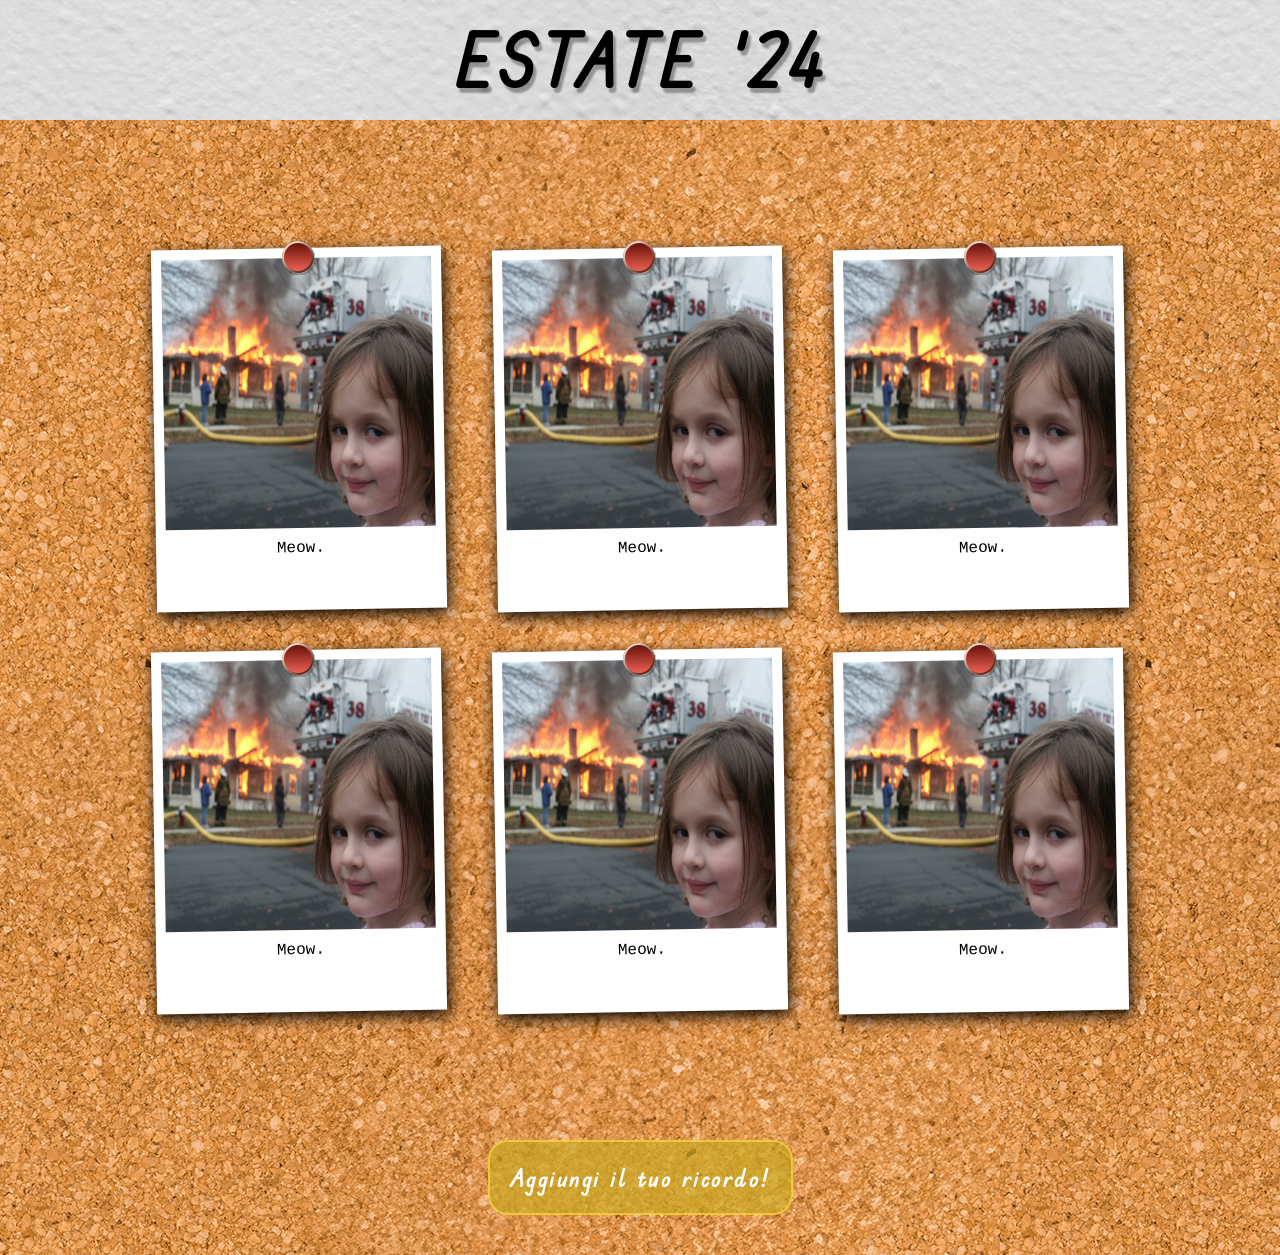
==== index.html @ 066df1a6 "Modale appare solo se selezionato" ====
<!DOCTYPE html>
<html lang="en">

<head>
    <meta charset="UTF-8">
    <meta name="viewport" content="width=device-width, initial-scale=1.0">
    <meta name="author" content="Ivan Caldarella">

    <!-- Font Google-->
    <link rel="preconnect" href="https://fonts.googleapis.com">
    <link rel="preconnect" href="https://fonts.gstatic.com" crossorigin>
    <link
        href="https://fonts.googleapis.com/css2?family=DM+Sans:ital,opsz,wght@0,9..40,100..1000;1,9..40,100..1000&family=Edu+TAS+Beginner:wght@550&family=Sigmar&display=swap"
        rel="stylesheet">

    <!-- Style -->
    <link rel="stylesheet" href="./style/index.css">

    <title>Estate '24 - Photo Blog</title>
</head>

<body>
    <div class="photo-overlay-box d-none" id="modale">
        <button class="close-btn">X</button>
        <div class="photo-img-box">
            <img>
            <p id="modal-desc"></p>
        </div>
    </div>
    <header class="header">
        <h1 class="head-title edu-tas">ESTATE '24</h1>
    </header>
    <main class="main">
        <!--Container per settare margine e flexbox-->
        <div class="main-container" id="main-container">
            <div class="photo-card" id="photo-card0">
                <div class="pin-container">
                    <img src="./assets_day1/img/pin.svg" alt="Pin">
                </div>
                <div class="img-container">
                    <img src="./test-img/29xp-meme-superJumbo-v3.jpg" alt="Photo">
                </div>
                <p class="photo-description mono">Meow.</p>
            </div>
            <div class="photo-card" id="photo-card">
                <div class="pin-container">
                    <img src="./assets_day1/img/pin.svg" alt="Pin">
                </div>
                <div class="img-container">
                    <img src="./test-img/29xp-meme-superJumbo-v3.jpg" alt="Photo">
                </div>
                <p class="photo-description mono">Meow.</p>
            </div>
            <div class="photo-card" id="photo-card">
                <div class="pin-container">
                    <img src="./assets_day1/img/pin.svg" alt="Pin">
                </div>
                <div class="img-container">
                    <img src="./test-img/29xp-meme-superJumbo-v3.jpg" alt="Photo">
                </div>
                <p class="photo-description mono">Meow.</p>
            </div>
            <div class="photo-card" id="photo-card">
                <div class="pin-container">
                    <img src="./assets_day1/img/pin.svg" alt="Pin">
                </div>
                <div class="img-container">
                    <img src="./test-img/29xp-meme-superJumbo-v3.jpg" alt="Photo">
                </div>
                <p class="photo-description mono">Meow.</p>
            </div>
            <div class="photo-card" id="photo-card">
                <div class="pin-container">
                    <img src="./assets_day1/img/pin.svg" alt="Pin">
                </div>
                <div class="img-container">
                    <img src="./test-img/29xp-meme-superJumbo-v3.jpg" alt="Photo">
                </div>
                <p class="photo-description mono">Meow.</p>
            </div>
            <div class="photo-card" id="photo-card">
                <div class="pin-container">
                    <img src="./assets_day1/img/pin.svg" alt="Pin">
                </div>
                <div class="img-container">
                    <img src="./test-img/29xp-meme-superJumbo-v3.jpg" alt="Photo">
                </div>
                <p class="photo-description mono">Meow.</p>
            </div>

        </div>
        <div class="btn-box">
            <a href="" class="add-btn edu-tas">Aggiungi il tuo ricordo!</a>
        </div>


    </main>
    <script src="./script.js"></script>
</body>

</html>
---- style/index.css ----
/*RESET*/

* {
    margin: 0;
    padding: 0;
    box-sizing: border-box;
}

body {
    margin: 0 auto;
}

/* Font utility */

.edu-tas {
    font-family: "Edu TAS Beginner", cursive;
    font-weight: 600;
    font-style: normal;
}

.mono {
    font-family: "Sometype Mono", monospace;
    font-weight: normal;
    font-style: normal;
}

/* Struttura top-down */

.header {
    background-image: url(../assets_day1/img/wall.png);
    height: 120px;
    position: sticky;
    top: 0;
    z-index: 1;
}

.head-title {
    text-align: center;
    position: relative;
    top: 10%;
    font-size: 75px;
    text-shadow: 3px 5px 2px rgba(0, 0, 0, 0.325);
}

.main {
    background-image: url('../assets_day1/img/cork.png');
    padding-bottom: 40px;
}

.main-container {
    margin: 0 10%;
    display: flex;
    flex-wrap: wrap;
    row-gap: 80px;
    column-gap: var(--gap-set);
    justify-content: center;
    padding: 5% 0;
}

.photo-card {
    background: rgb(255, 255, 255);
    width: 100%;
    padding: 10px;
    position: relative;
    transform: rotate(-1deg);
    box-shadow: 2px 5px 16px rgb(0, 0, 0);
    min-height: 320px;
    aspect-ratio: 2/2.5;
}

.pin-container {
    position: absolute;
    top: -2%;
    left: 45%;
}

.img-container>img {
    width: 100%;
    aspect-ratio: 1;
    object-fit: fill;
}

.photo-description {
    margin: 1.5%;
    text-align: center;
    line-height: 1.5;
}

.btn-box {
    display: flex;
    justify-content: center;
}

.add-btn {
    text-decoration: none;
    color: white;
    background: rgba(200, 169, 32, 0.664);
    padding: 20px;
    border-radius: 20px;
    border: 2px solid rgba(255, 220, 67, 0.664);
    letter-spacing: 1.5px;
    font-size: 25px;
    display: inline-block;
}

/* Media query e variabili*/

:root {
    --gap-set: 5%;
}

@media screen and (min-width: 768px) {
    .photo-card {
        flex-basis: calc(50% - var(--gap-set));
    }

    .main-container {
        row-gap: 40px;
        padding: 5% 0;
    }
}

@media screen and (min-width: 1200px) {
    .photo-card {
        flex-basis: calc(33.3% - var(--gap-set));
    }

    .main-container {
        padding: 10% 0;
    }
}

/* Prova keyframe */

@keyframes spin {
    from {
        transform: rotate(0deg);
    }

    to {
        transform: rotate(360deg);
    }
}

/* Eventi */

.photo-card:hover {
    transform: rotate(3deg) scale(1.1);
    transition: 0.2s;
    /*animation: spin 1s infinite;*/
    .pin-container {
        display: none;
    }
}

.add-btn:hover {
    transform: scale(1.05);
    transition: 0.2s;
}

/* Modale */

.d-none {
    display: none;
}

.photo-overlay-box {
    z-index: 99;
}
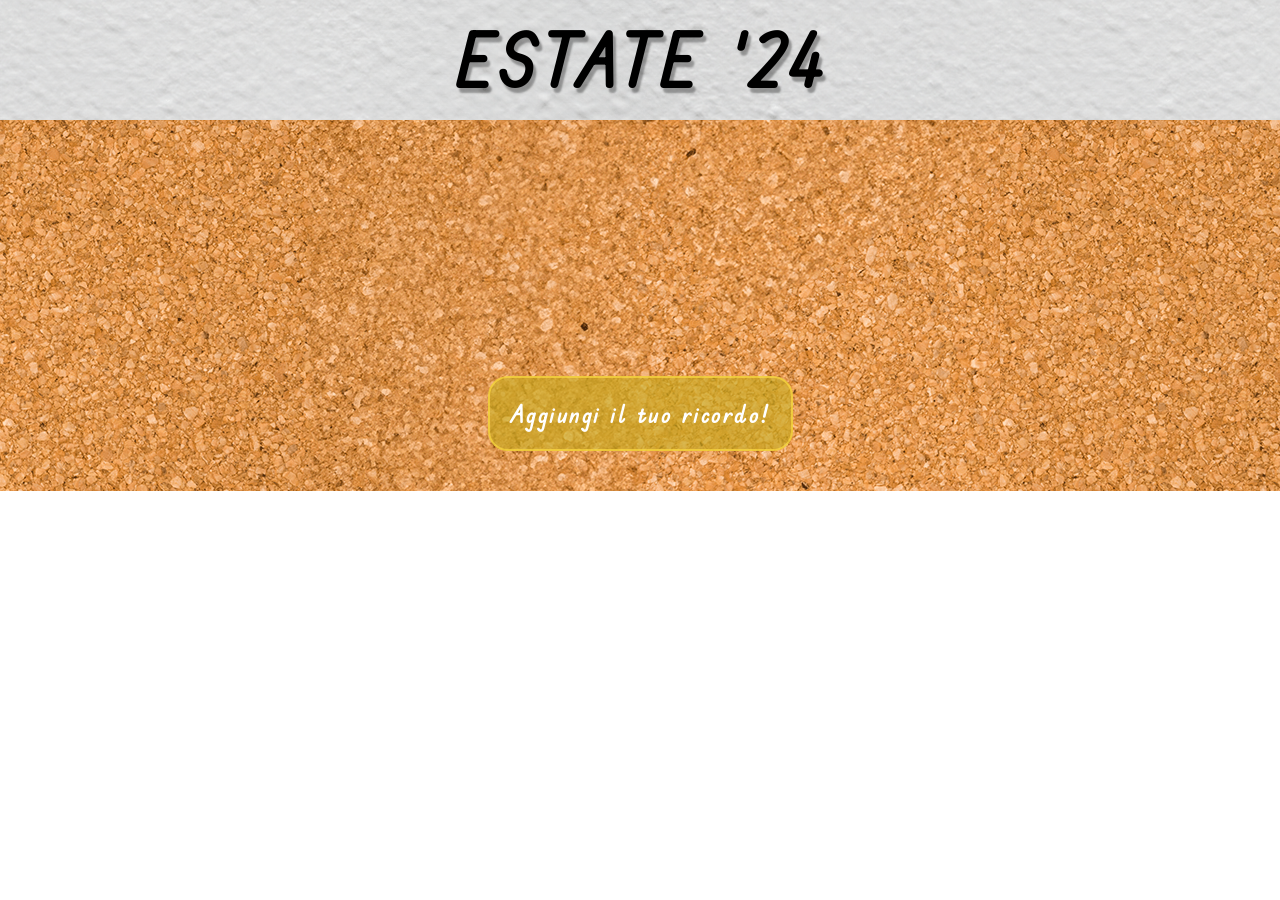
==== commit b571ad63: "Sono tornato a casa e adesso il modale è perfetto, sono felice" ====
--- a/index.html
+++ b/index.html
@@ -13,6 +13,9 @@
         href="https://fonts.googleapis.com/css2?family=DM+Sans:ital,opsz,wght@0,9..40,100..1000;1,9..40,100..1000&family=Edu+TAS+Beginner:wght@550&family=Sigmar&display=swap"
         rel="stylesheet">
 
+    <!-- Boostrap Icons -->
+    <link rel="stylesheet" href="https://cdn.jsdelivr.net/npm/bootstrap-icons@1.13.1/font/bootstrap-icons.min.css">
+
     <!-- Style -->
     <link rel="stylesheet" href="./style/index.css">
 
@@ -21,11 +24,11 @@
 
 <body>
     <div class="photo-overlay-box d-none" id="modale">
-        <button class="close-btn">X</button>
+        <button class="close-btn"><i class="bi bi-x-circle"></i></button>
         <div class="photo-img-box">
-            <img>
-            <p id="modal-desc"></p>
-        </div>
+            <img src="" alt="" class="overlay-img">
+            <p class="mono" id="modal-desc"></p>
+        </div>       
     </div>
     <header class="header">
         <h1 class="head-title edu-tas">ESTATE '24</h1>
@@ -33,61 +36,6 @@
     <main class="main">
         <!--Container per settare margine e flexbox-->
         <div class="main-container" id="main-container">
-            <div class="photo-card" id="photo-card0">
-                <div class="pin-container">
-                    <img src="./assets_day1/img/pin.svg" alt="Pin">
-                </div>
-                <div class="img-container">
-                    <img src="./test-img/29xp-meme-superJumbo-v3.jpg" alt="Photo">
-                </div>
-                <p class="photo-description mono">Meow.</p>
-            </div>
-            <div class="photo-card" id="photo-card">
-                <div class="pin-container">
-                    <img src="./assets_day1/img/pin.svg" alt="Pin">
-                </div>
-                <div class="img-container">
-                    <img src="./test-img/29xp-meme-superJumbo-v3.jpg" alt="Photo">
-                </div>
-                <p class="photo-description mono">Meow.</p>
-            </div>
-            <div class="photo-card" id="photo-card">
-                <div class="pin-container">
-                    <img src="./assets_day1/img/pin.svg" alt="Pin">
-                </div>
-                <div class="img-container">
-                    <img src="./test-img/29xp-meme-superJumbo-v3.jpg" alt="Photo">
-                </div>
-                <p class="photo-description mono">Meow.</p>
-            </div>
-            <div class="photo-card" id="photo-card">
-                <div class="pin-container">
-                    <img src="./assets_day1/img/pin.svg" alt="Pin">
-                </div>
-                <div class="img-container">
-                    <img src="./test-img/29xp-meme-superJumbo-v3.jpg" alt="Photo">
-                </div>
-                <p class="photo-description mono">Meow.</p>
-            </div>
-            <div class="photo-card" id="photo-card">
-                <div class="pin-container">
-                    <img src="./assets_day1/img/pin.svg" alt="Pin">
-                </div>
-                <div class="img-container">
-                    <img src="./test-img/29xp-meme-superJumbo-v3.jpg" alt="Photo">
-                </div>
-                <p class="photo-description mono">Meow.</p>
-            </div>
-            <div class="photo-card" id="photo-card">
-                <div class="pin-container">
-                    <img src="./assets_day1/img/pin.svg" alt="Pin">
-                </div>
-                <div class="img-container">
-                    <img src="./test-img/29xp-meme-superJumbo-v3.jpg" alt="Photo">
-                </div>
-                <p class="photo-description mono">Meow.</p>
-            </div>
-
         </div>
         <div class="btn-box">
             <a href="" class="add-btn edu-tas">Aggiungi il tuo ricordo!</a>
--- a/style/index.css
+++ b/style/index.css
@@ -164,6 +164,58 @@
     display: none;
 }
 
+.d-flex {
+    display: flex;
+}
+
 .photo-overlay-box {
     z-index: 99;
+    position: absolute;
+    width: 100%;
+    height: 100vh;
+    background: rgba(0, 0, 0, 0.367);
+    position: fixed;
+    align-items: center;
+    justify-content: center;
+    flex-wrap: wrap;
+    column-gap: 10px;
+}
+
+.photo-img-box {
+    background: rgb(255, 255, 255);
+    padding: 10px;
+    box-shadow: 2px 5px 16px rgb(0, 0, 0);
+    text-align: center;
+    font-size: 40px;
+    height: 620px;
+    aspect-ratio: 2/2.5;
+}
+
+@media screen and (max-width: 576px) {
+    .photo-img-box {
+        transform: scale(0.7);
+    }
+}
+
+.overlay-img {
+    aspect-ratio: 1;
+    width: 100%;
+    height: 80%;
+    object-fit: contain;
+}
+
+.close-btn {
+    color: white;
+    width: 100px;
+    aspect-ratio: 1;
+    border-radius: 10px;
+    border: 10px solid rgb(91, 6, 6);
+    background-color: red;
+    font-size: 50px;
+    line-height: 10px;
+}
+
+.close-btn:hover {
+    border: 10px solid rgb(255, 106, 106);
+    color: rgb(255, 106, 106);
 }
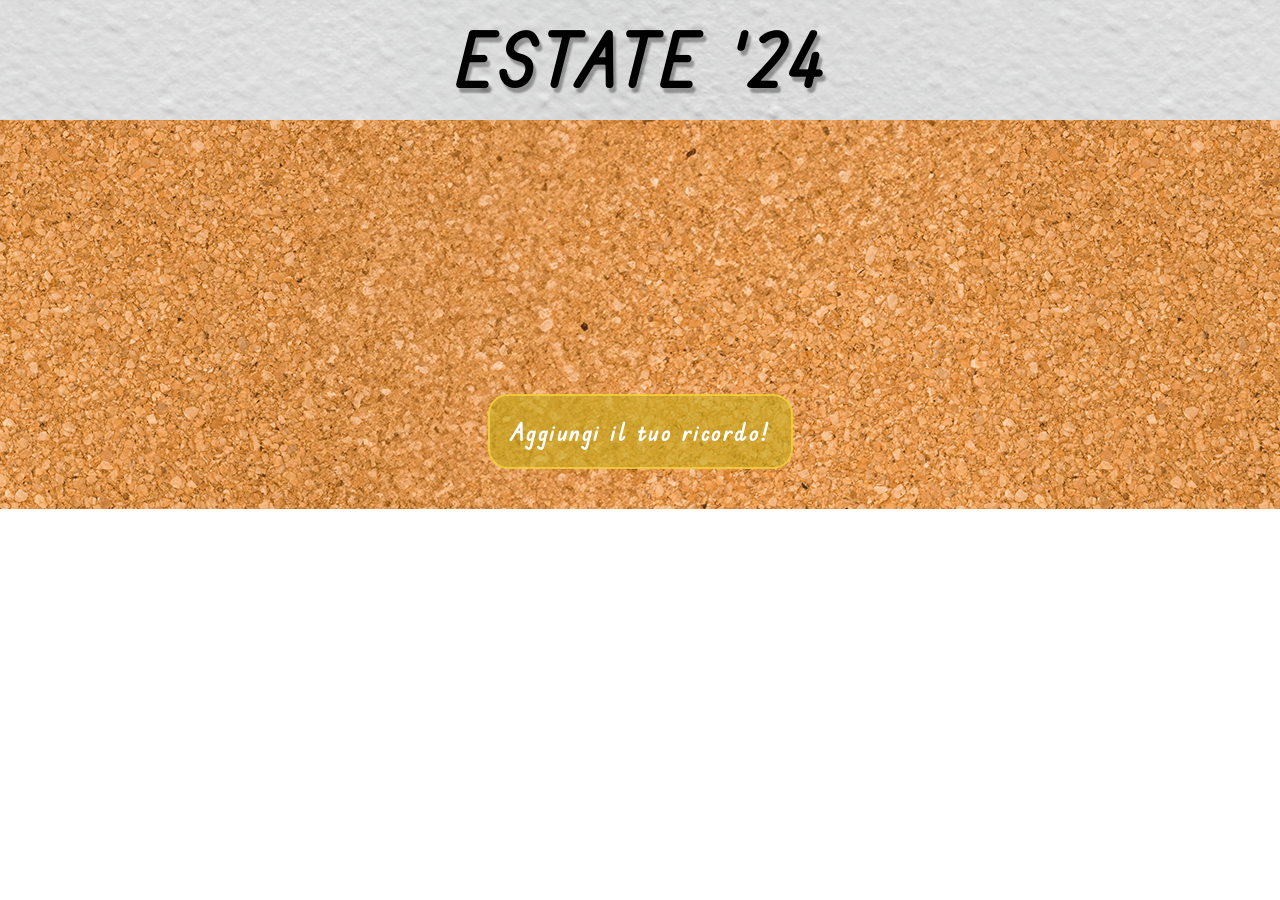
==== commit 12b3f7cb: "Logica del tag input estratta in javascript con successo" ====
--- a/index.html
+++ b/index.html
@@ -28,7 +28,7 @@
         <div class="photo-img-box">
             <img src="" alt="" class="overlay-img">
             <p class="mono" id="modal-desc"></p>
-        </div>       
+        </div>
     </div>
     <header class="header">
         <h1 class="head-title edu-tas">ESTATE '24</h1>
@@ -37,11 +37,13 @@
         <!--Container per settare margine e flexbox-->
         <div class="main-container" id="main-container">
         </div>
+        <div class="testform" id="testform">
+            <img>
+        </div>
         <div class="btn-box">
-            <a href="" class="add-btn edu-tas">Aggiungi il tuo ricordo!</a>
+            <label for="loader" class="add-btn edu-tas">Aggiungi il tuo ricordo!</label>
+            <input type="file" id="loader" name="loader" class="d-none" accept=".jpg, .jpeg, .png,">
         </div>
-
-
     </main>
     <script src="./script.js"></script>
 </body>
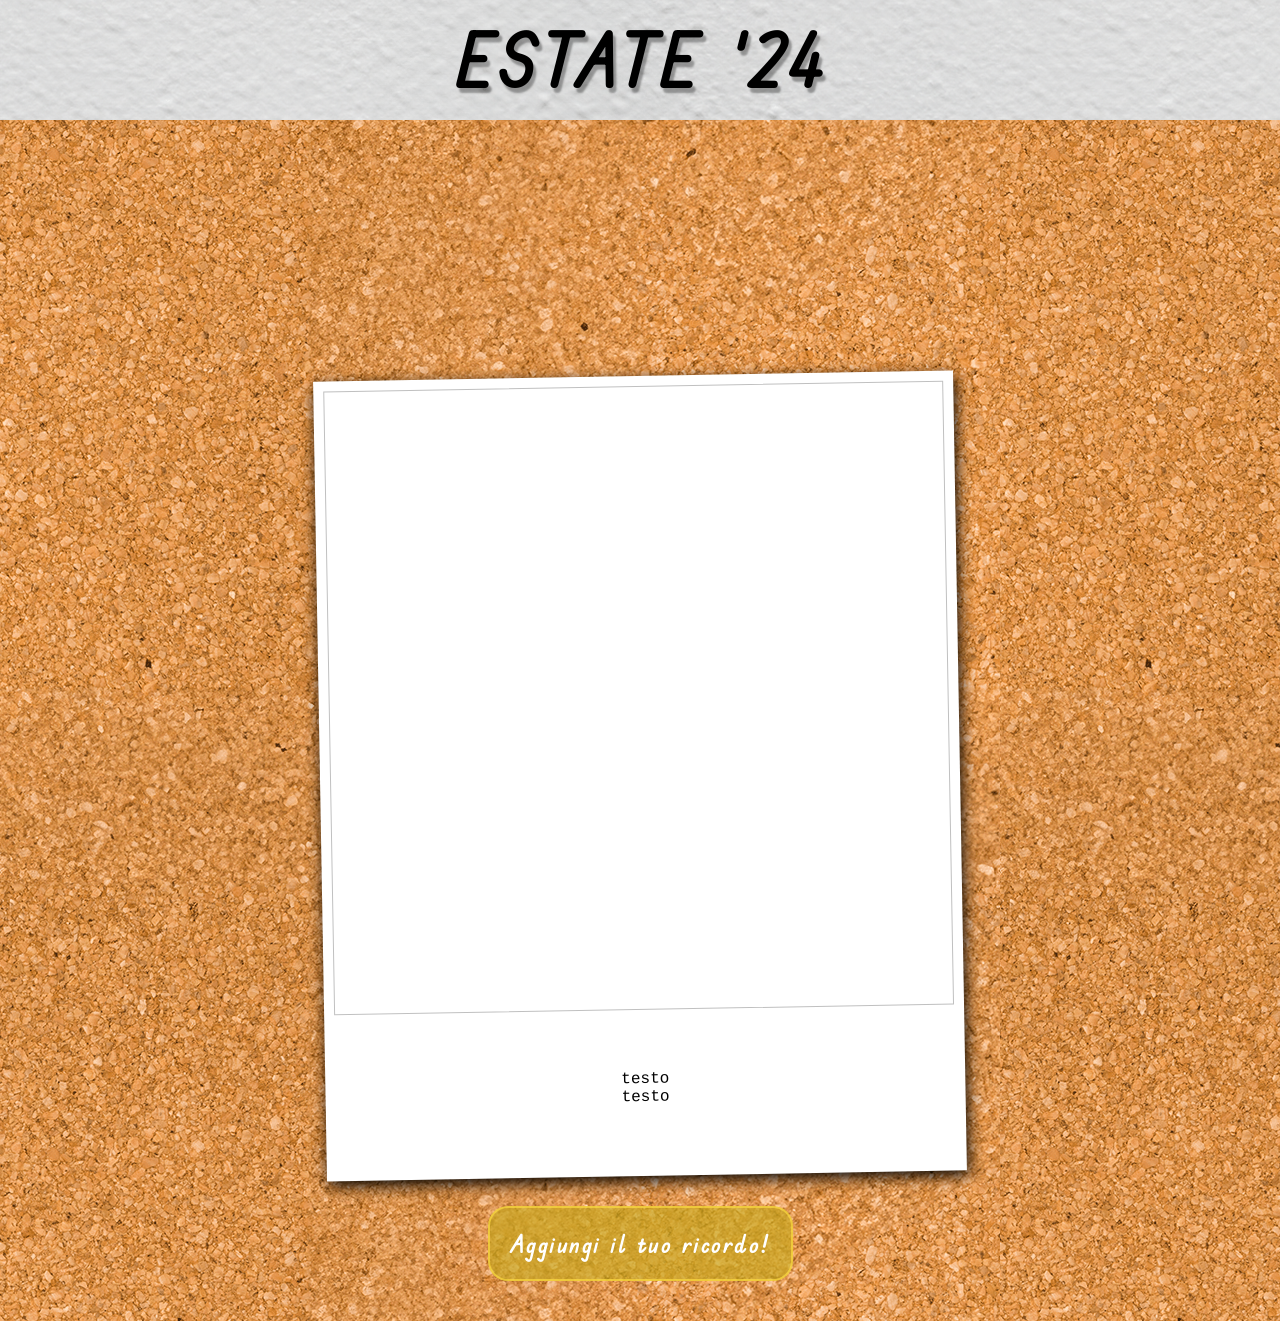
==== commit 2b9768d2: "Implementato prototipo per funzionalità bottone 'aggiungi il tuo ricordo'" ====
--- a/index.html
+++ b/index.html
@@ -38,7 +38,18 @@
         <div class="main-container" id="main-container">
         </div>
         <div class="testform" id="testform">
-            <img>
+
+            <div class="filebox">
+                <div class="fb-flex">
+                    <img>
+                    <div class="fb-text">
+                        <p class="fb-textcontent mono" id="fb-textcontent">
+                            testo<br>testo
+                        </p>
+                    </div>
+                </div>
+            </div>
+
         </div>
         <div class="btn-box">
             <label for="loader" class="add-btn edu-tas">Aggiungi il tuo ricordo!</label>
--- a/style/index.css
+++ b/style/index.css
@@ -1,4 +1,4 @@
-/*RESET*/
+/*RESET e global*/
 
 * {
     margin: 0;
@@ -8,6 +8,10 @@
 
 body {
     margin: 0 auto;
+}
+
+:root {
+    --gap-set: 5%;
 }
 
 /* Font utility */
@@ -105,10 +109,6 @@
 
 /* Media query e variabili*/
 
-:root {
-    --gap-set: 5%;
-}
-
 @media screen and (min-width: 768px) {
     .photo-card {
         flex-basis: calc(50% - var(--gap-set));
@@ -218,4 +218,33 @@
 .close-btn:hover {
     border: 10px solid rgb(255, 106, 106);
     color: rgb(255, 106, 106);
-}+}
+
+/* Form per inserimento nuova immagine */
+
+.filebox {
+    display: flex;
+    justify-content: center;
+}
+
+.fb-flex {
+    display: flex;
+    background: rgb(255, 255, 255);
+    width: 50%;
+    padding: 10px;
+    position: relative;
+    transform: rotate(-1deg);
+    box-shadow: 2px 5px 16px rgb(0, 0, 0);
+    min-height: 320px;
+    aspect-ratio: 2/2.5;
+    flex-wrap: wrap;
+    margin-bottom: 30px;
+    justify-content: center;
+}
+
+.fb-flex img {
+    object-fit: contain;
+    aspect-ratio: 1;
+    width: 100%;
+    height: 80%;
+}
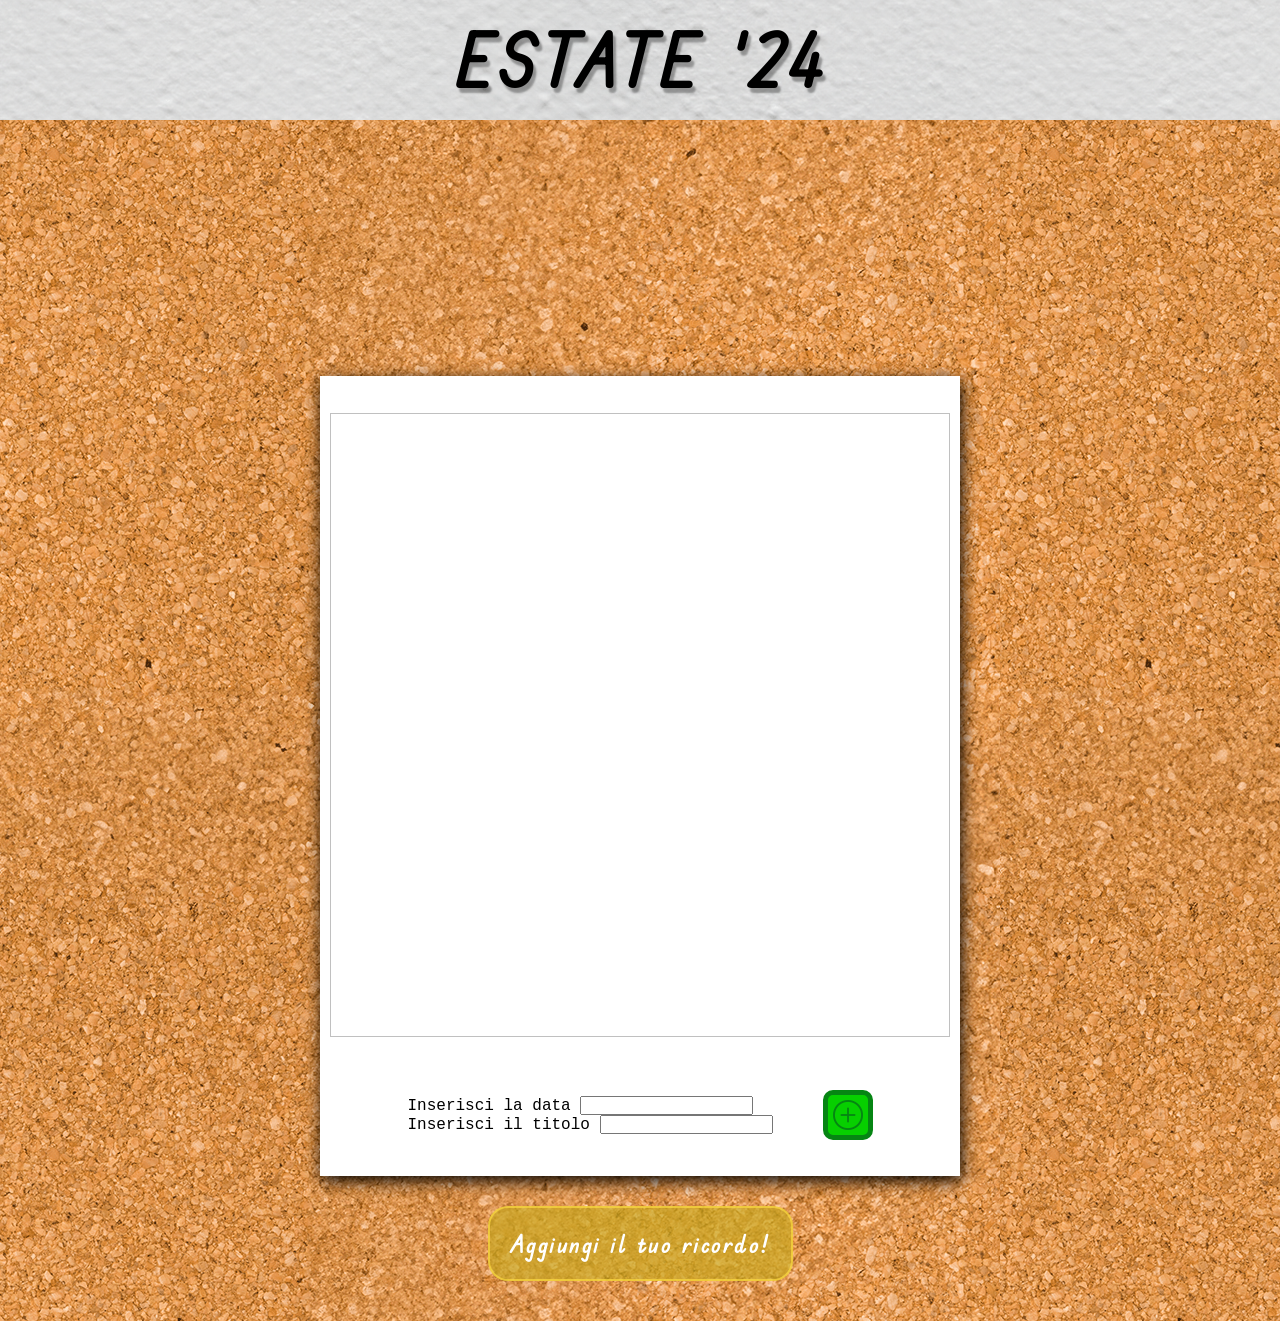
==== commit 2468a2fd: "Inseriti input e stile per il form" ====
--- a/index.html
+++ b/index.html
@@ -42,13 +42,22 @@
             <div class="filebox">
                 <div class="fb-flex">
                     <img>
-                    <div class="fb-text">
-                        <p class="fb-textcontent mono" id="fb-textcontent">
-                            testo<br>testo
-                        </p>
+                    <div class="fb-text mono">
+                        <div class="input-d-container">
+                            <label for="input-text-date">Inserisci la data</label>
+                            <input type="text" name="input-text-date" id="input-text-date">
+                        </div>
+                        <div class="input-t-container">
+                            <label for="input-text-date">Inserisci il titolo</label>
+                            <input type="text" name="input-text-date" id="input-text-date">
+                        </div>
                     </div>
+                    <button class="addnew-btn" id="addnew-btn">
+                        <i class="bi bi-plus-circle"></i>
+                    </button>
                 </div>
             </div>
+        </div>
 
         </div>
         <div class="btn-box">
--- a/style/index.css
+++ b/style/index.css
@@ -233,13 +233,14 @@
     width: 50%;
     padding: 10px;
     position: relative;
-    transform: rotate(-1deg);
     box-shadow: 2px 5px 16px rgb(0, 0, 0);
     min-height: 320px;
     aspect-ratio: 2/2.5;
     flex-wrap: wrap;
     margin-bottom: 30px;
     justify-content: center;
+    align-items: center;
+    column-gap: 50px;
 }
 
 .fb-flex img {
@@ -248,3 +249,20 @@
     width: 100%;
     height: 80%;
 }
+
+.addnew-btn {
+    color: rgb(6, 133, 19);
+    width: 50px;
+    aspect-ratio: 1;
+    border-radius: 10px;
+    border: 5px solid rgb(6, 133, 19);
+    background-color: rgb(7, 207, 0);
+    font-size: 30px;
+    line-height: 10px;
+    font-weight: bolder;
+}
+
+.addnew-btn:hover {
+    transform: scale(1.1);
+    transition: 0.2s;
+}
